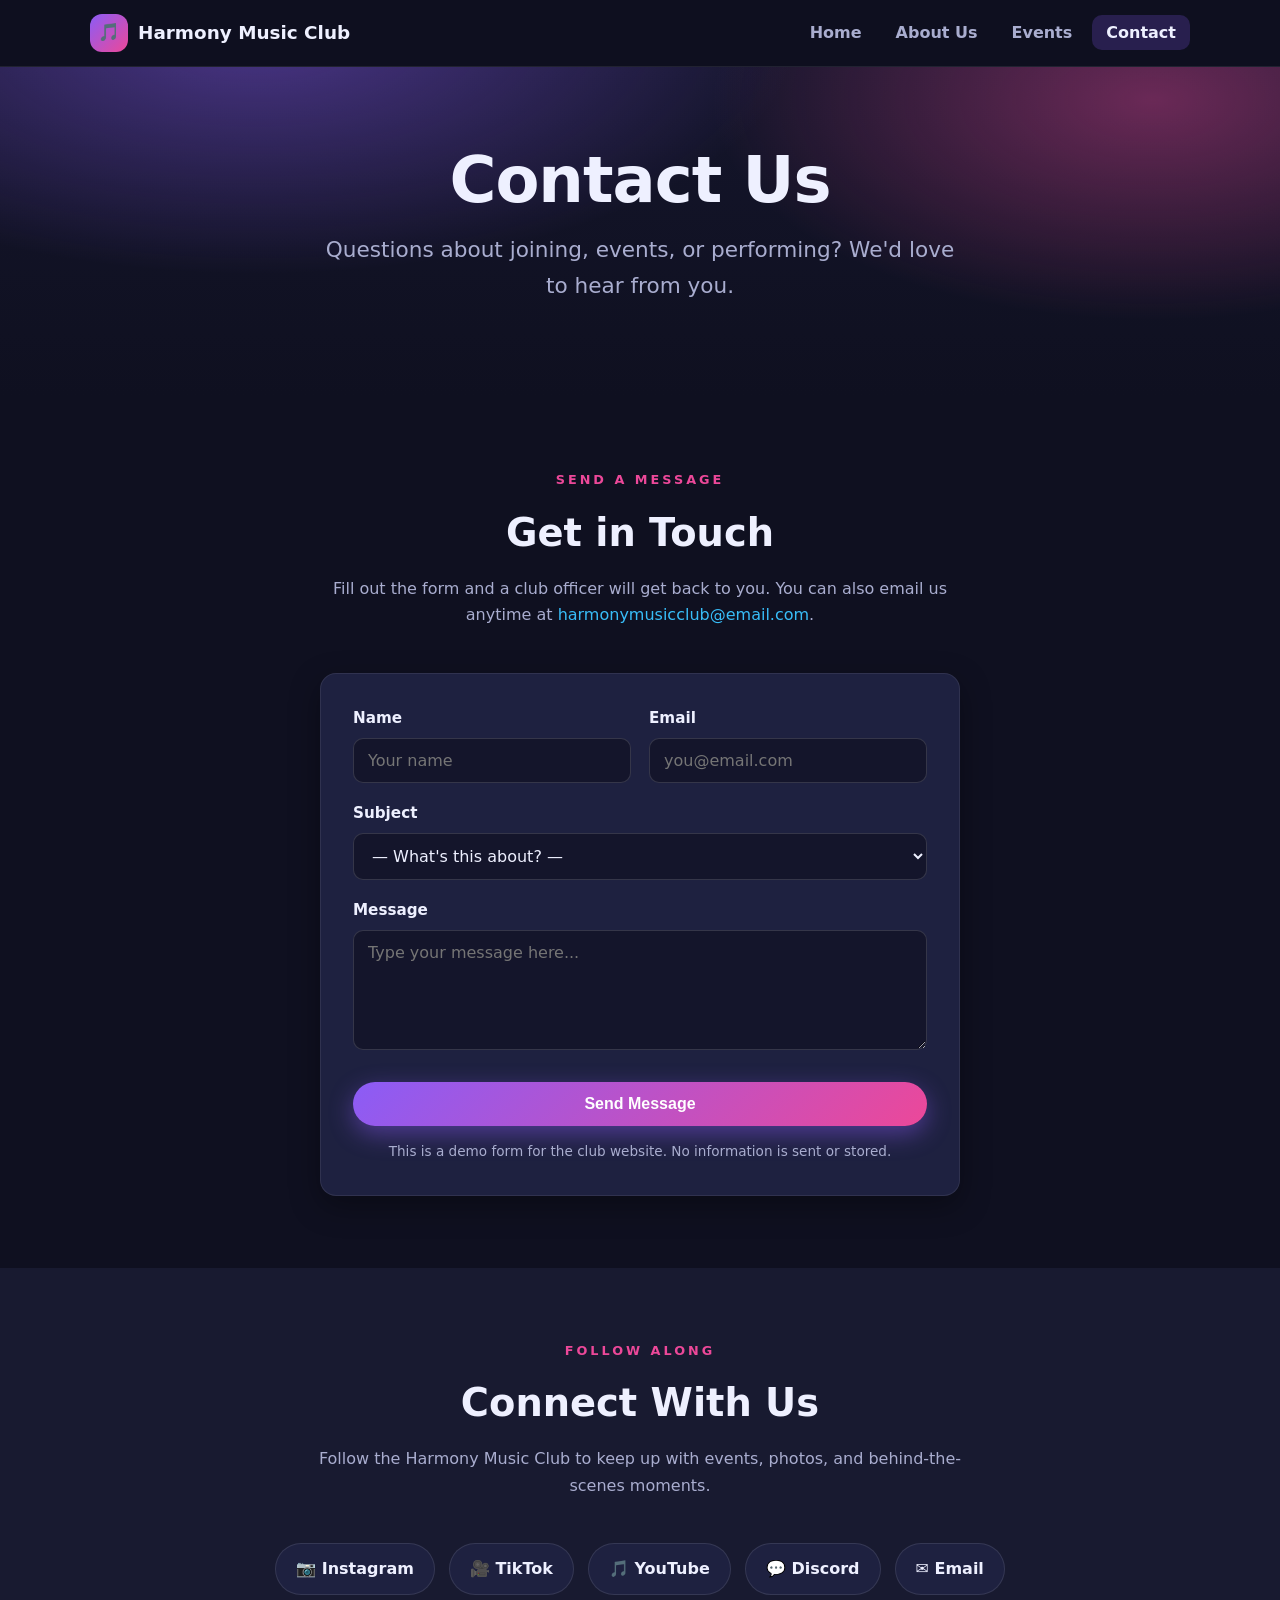
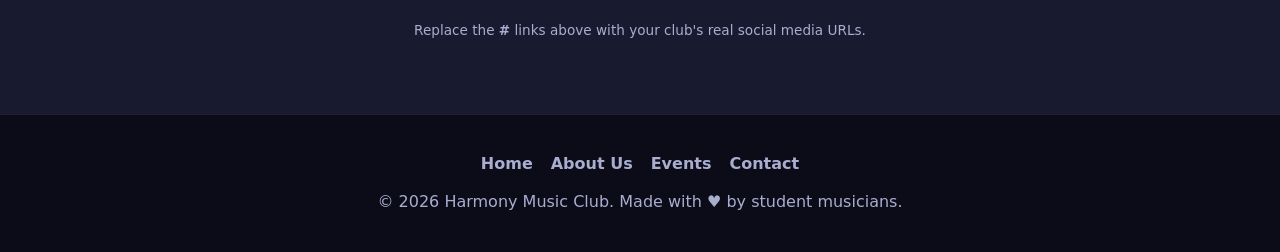
==== contact.html @ 8f93e832 "Add files via upload" ====
<!DOCTYPE html>
<html lang="en">
<head>
  <meta charset="UTF-8">
  <meta name="viewport" content="width=device-width, initial-scale=1.0">
  <title>Harmony Music Club — Contact</title>
  <meta name="description" content="Get in touch with the Harmony Music Club. Send us a message or follow us on social media.">
  <link rel="stylesheet" href="styles.css">
</head>
<body>

  <!-- Navbar -->
  <header class="navbar">
    <div class="container nav-inner">
      <a class="brand" href="index.html"><span class="logo">&#127925;</span> Harmony Music Club</a>
      <button class="nav-toggle" onclick="toggleNav()" aria-label="Menu">&#9776;</button>
      <ul class="nav-links" id="navLinks">
        <li><a href="index.html">Home</a></li>
        <li><a href="about.html">About Us</a></li>
        <li><a href="events.html">Events</a></li>
        <li><a href="contact.html">Contact</a></li>
      </ul>
    </div>
  </header>

  <!-- Page header -->
  <section class="hero" style="padding:80px 0 64px;">
    <div class="container">
      <h1>Contact Us</h1>
      <p class="tagline">Questions about joining, events, or performing? We'd love to hear from you.</p>
    </div>
  </section>

  <!-- Contact form -->
  <section class="section">
    <div class="container">
      <span class="eyebrow">Send a Message</span>
      <h2>Get in Touch</h2>
      <p class="lead">
        Fill out the form and a club officer will get back to you. You can also email us anytime at
        <a href="mailto:harmonymusicclub@email.com">harmonymusicclub@email.com</a>.
      </p>

      <form class="form" data-mock>
        <div class="form-success">&#9989; Thanks for reaching out! We'll reply to your message soon.</div>

        <div class="form-grid">
          <div class="form-row">
            <label for="c-name">Name</label>
            <input type="text" id="c-name" name="name" placeholder="Your name" required>
          </div>
          <div class="form-row">
            <label for="c-email">Email</label>
            <input type="email" id="c-email" name="email" placeholder="you@email.com" required>
          </div>
        </div>

        <div class="form-row">
          <label for="c-subject">Subject</label>
          <select id="c-subject" name="subject" required>
            <option value="">— What's this about? —</option>
            <option>I want to join the club</option>
            <option>Question about an event</option>
            <option>I'd like to perform</option>
            <option>Something else</option>
          </select>
        </div>

        <div class="form-row">
          <label for="c-message">Message</label>
          <textarea id="c-message" name="message" placeholder="Type your message here..." required></textarea>
        </div>

        <button type="submit" class="btn btn-primary">Send Message</button>
        <p class="form-note">This is a demo form for the club website. No information is sent or stored.</p>
      </form>
    </div>
  </section>

  <!-- Social media links -->
  <section class="section alt">
    <div class="container">
      <span class="eyebrow">Follow Along</span>
      <h2>Connect With Us</h2>
      <p class="lead">Follow the Harmony Music Club to keep up with events, photos, and behind-the-scenes moments.</p>
      <div class="socials">
        <a class="social" href="#" target="_blank" rel="noopener">&#128247; Instagram</a>
        <a class="social" href="#" target="_blank" rel="noopener">&#127909; TikTok</a>
        <a class="social" href="#" target="_blank" rel="noopener">&#127925; YouTube</a>
        <a class="social" href="#" target="_blank" rel="noopener">&#128172; Discord</a>
        <a class="social" href="mailto:harmonymusicclub@email.com">&#9993; Email</a>
      </div>
      <p class="form-note" style="margin-top:24px;">
        Replace the <strong>#</strong> links above with your club's real social media URLs.
      </p>
    </div>
  </section>

  <!-- Footer -->
  <footer class="footer">
    <div class="container">
      <div class="footer-links">
        <a href="index.html">Home</a>
        <a href="about.html">About Us</a>
        <a href="events.html">Events</a>
        <a href="contact.html">Contact</a>
      </div>
      <p>&copy; 2026 Harmony Music Club. Made with &#9829; by student musicians.</p>
    </div>
  </footer>

  <script src="script.js"></script>
</body>
</html>
---- styles.css ----
/* ===== Harmony Music Club — shared styles ===== */
:root {
  --bg: #0f1020;
  --bg-soft: #181a30;
  --card: #1e2140;
  --text: #eef0ff;
  --muted: #a9adcf;
  --accent: #8b5cf6;
  --accent-2: #ec4899;
  --accent-3: #38bdf8;
  --ring: rgba(139, 92, 246, 0.45);
  --radius: 16px;
  --shadow: 0 10px 30px rgba(0, 0, 0, 0.35);
}

* { box-sizing: border-box; margin: 0; padding: 0; }

html { scroll-behavior: smooth; }

body {
  font-family: "Segoe UI", system-ui, -apple-system, Roboto, Helvetica, Arial, sans-serif;
  background: var(--bg);
  color: var(--text);
  line-height: 1.65;
  -webkit-font-smoothing: antialiased;
}

a { color: var(--accent-3); text-decoration: none; }
a:hover { text-decoration: underline; }

.container { width: min(1100px, 92%); margin: 0 auto; }

/* ===== Navbar ===== */
.navbar {
  position: sticky;
  top: 0;
  z-index: 50;
  background: rgba(15, 16, 32, 0.85);
  backdrop-filter: blur(10px);
  border-bottom: 1px solid rgba(255, 255, 255, 0.08);
}
.nav-inner {
  display: flex;
  align-items: center;
  justify-content: space-between;
  padding: 14px 0;
}
.brand {
  display: flex;
  align-items: center;
  gap: 10px;
  font-weight: 800;
  font-size: 1.15rem;
  color: var(--text);
}
.brand:hover { text-decoration: none; }
.brand .logo {
  display: grid;
  place-items: center;
  width: 38px; height: 38px;
  border-radius: 12px;
  background: linear-gradient(135deg, var(--accent), var(--accent-2));
  font-size: 1.1rem;
}
.nav-links {
  display: flex;
  gap: 6px;
  list-style: none;
  align-items: center;
}
.nav-links a {
  color: var(--muted);
  font-weight: 600;
  padding: 8px 14px;
  border-radius: 10px;
  transition: all 0.15s ease;
}
.nav-links a:hover { color: var(--text); background: rgba(255,255,255,0.06); text-decoration: none; }
.nav-links a.active { color: var(--text); background: rgba(139, 92, 246, 0.22); }

.nav-toggle {
  display: none;
  background: none;
  border: none;
  cursor: pointer;
  color: var(--text);
  font-size: 1.6rem;
}

/* ===== Hero ===== */
.hero {
  position: relative;
  overflow: hidden;
  padding: 110px 0 90px;
  text-align: center;
  background:
    radial-gradient(900px 400px at 20% -10%, rgba(139, 92, 246, 0.45), transparent 60%),
    radial-gradient(800px 400px at 90% 10%, rgba(236, 72, 153, 0.40), transparent 55%),
    linear-gradient(180deg, #14152b, #0f1020);
}
.hero h1 {
  font-size: clamp(2.2rem, 6vw, 4rem);
  line-height: 1.05;
  letter-spacing: -1px;
  margin-bottom: 18px;
}
.hero .tagline {
  font-size: clamp(1.05rem, 2.5vw, 1.35rem);
  color: var(--muted);
  max-width: 640px;
  margin: 0 auto 30px;
}
.hero-notes {
  position: absolute;
  inset: 0;
  pointer-events: none;
  opacity: 0.18;
  font-size: 2.4rem;
}
.hero-notes span { position: absolute; animation: float 6s ease-in-out infinite; }
.hero-notes span:nth-child(1){ left: 8%;  top: 30%; animation-delay: 0s; }
.hero-notes span:nth-child(2){ left: 25%; top: 65%; animation-delay: 1.2s; }
.hero-notes span:nth-child(3){ left: 75%; top: 25%; animation-delay: .6s; }
.hero-notes span:nth-child(4){ left: 88%; top: 60%; animation-delay: 1.8s; }
.hero-notes span:nth-child(5){ left: 55%; top: 78%; animation-delay: 2.4s; }
@keyframes float { 0%,100%{ transform: translateY(0) rotate(-5deg);} 50%{ transform: translateY(-18px) rotate(5deg);} }

/* ===== Buttons ===== */
.btn {
  display: inline-block;
  font-weight: 700;
  padding: 13px 26px;
  border-radius: 999px;
  border: none;
  cursor: pointer;
  font-size: 1rem;
  transition: transform 0.12s ease, box-shadow 0.12s ease;
}
.btn-primary {
  color: white;
  background: linear-gradient(135deg, var(--accent), var(--accent-2));
  box-shadow: 0 8px 24px var(--ring);
}
.btn-primary:hover { transform: translateY(-2px); text-decoration: none; }
.btn-ghost {
  color: var(--text);
  background: rgba(255,255,255,0.08);
  border: 1px solid rgba(255,255,255,0.15);
  margin-left: 10px;
}
.btn-ghost:hover { background: rgba(255,255,255,0.14); text-decoration: none; }

/* ===== Sections ===== */
.section { padding: 72px 0; }
.section.alt { background: var(--bg-soft); }
.section h2 {
  font-size: clamp(1.6rem, 4vw, 2.4rem);
  margin-bottom: 12px;
  text-align: center;
}
.section .lead {
  color: var(--muted);
  text-align: center;
  max-width: 680px;
  margin: 0 auto 44px;
}
.eyebrow {
  display: block;
  text-align: center;
  text-transform: uppercase;
  letter-spacing: 3px;
  font-size: 0.8rem;
  font-weight: 700;
  color: var(--accent-2);
  margin-bottom: 10px;
}

/* ===== Cards / grids ===== */
.grid { display: grid; gap: 22px; }
.grid-3 { grid-template-columns: repeat(3, 1fr); }
.grid-2 { grid-template-columns: repeat(2, 1fr); }

.card {
  background: var(--card);
  border: 1px solid rgba(255,255,255,0.08);
  border-radius: var(--radius);
  padding: 26px;
  box-shadow: var(--shadow);
  transition: transform 0.15s ease, border-color 0.15s ease;
}
.card:hover { transform: translateY(-4px); border-color: var(--ring); }
.card .icon {
  font-size: 1.8rem;
  width: 52px; height: 52px;
  display: grid; place-items: center;
  border-radius: 14px;
  background: rgba(139, 92, 246, 0.18);
  margin-bottom: 16px;
}
.card h3 { margin-bottom: 8px; font-size: 1.2rem; }
.card p { color: var(--muted); }

/* ===== Event cards ===== */
.event {
  display: flex;
  gap: 22px;
  align-items: center;
  background: var(--card);
  border: 1px solid rgba(255,255,255,0.08);
  border-radius: var(--radius);
  padding: 22px 26px;
  box-shadow: var(--shadow);
}
.event .date {
  flex: 0 0 92px;
  text-align: center;
  background: linear-gradient(135deg, var(--accent), var(--accent-2));
  border-radius: 14px;
  padding: 14px 8px;
}
.event .date .month { display:block; font-weight:700; text-transform:uppercase; letter-spacing:1px; font-size:.8rem; }
.event .date .day { display:block; font-size:2rem; font-weight:800; line-height:1; }
.event .info { flex: 1; }
.event .info h3 { margin-bottom: 4px; }
.event .info .meta { color: var(--muted); font-size: 0.95rem; }
.event .info p { color: var(--muted); margin-top: 8px; }

/* ===== Forms ===== */
.form {
  background: var(--card);
  border: 1px solid rgba(255,255,255,0.08);
  border-radius: var(--radius);
  padding: 32px;
  box-shadow: var(--shadow);
  max-width: 640px;
  margin: 0 auto;
}
.form-row { margin-bottom: 18px; }
.form-grid { display: grid; grid-template-columns: 1fr 1fr; gap: 18px; }
.form label { display: block; font-weight: 600; margin-bottom: 7px; font-size: 0.95rem; }
.form input, .form select, .form textarea {
  width: 100%;
  padding: 12px 14px;
  border-radius: 10px;
  border: 1px solid rgba(255,255,255,0.14);
  background: #14152b;
  color: var(--text);
  font-size: 1rem;
  font-family: inherit;
}
.form input:focus, .form select:focus, .form textarea:focus {
  outline: none;
  border-color: var(--accent);
  box-shadow: 0 0 0 3px var(--ring);
}
.form textarea { min-height: 120px; resize: vertical; }
.form .btn { width: 100%; margin-top: 6px; }
.form-note { color: var(--muted); font-size: 0.85rem; text-align: center; margin-top: 14px; }
.form-success {
  display: none;
  background: rgba(56, 189, 248, 0.15);
  border: 1px solid var(--accent-3);
  color: var(--text);
  padding: 14px;
  border-radius: 10px;
  text-align: center;
  margin-bottom: 18px;
  font-weight: 600;
}

/* ===== Socials ===== */
.socials { display: flex; gap: 14px; justify-content: center; flex-wrap: wrap; margin-top: 8px; }
.social {
  display: flex; align-items: center; gap: 10px;
  background: var(--card);
  border: 1px solid rgba(255,255,255,0.1);
  padding: 12px 20px;
  border-radius: 999px;
  color: var(--text);
  font-weight: 600;
}
.social:hover { border-color: var(--ring); text-decoration: none; transform: translateY(-2px); transition: .15s; }

/* ===== Footer ===== */
.footer {
  background: #0b0c18;
  border-top: 1px solid rgba(255,255,255,0.08);
  padding: 36px 0;
  text-align: center;
  color: var(--muted);
}
.footer .footer-links { margin-bottom: 12px; display:flex; gap:18px; justify-content:center; flex-wrap:wrap; }
.footer .footer-links a { color: var(--muted); font-weight: 600; }

/* ===== Responsive ===== */
@media (max-width: 820px) {
  .grid-3, .grid-2, .form-grid { grid-template-columns: 1fr; }
  .nav-toggle { display: block; }
  .nav-links {
    display: none;
    position: absolute;
    top: 64px; right: 4%;
    flex-direction: column;
    background: var(--card);
    padding: 12px;
    border-radius: 14px;
    border: 1px solid rgba(255,255,255,0.1);
    box-shadow: var(--shadow);
    min-width: 200px;
  }
  .nav-links.open { display: flex; }
  .nav-links a { width: 100%; }
  .event { flex-direction: column; text-align: center; }
  .event .date { flex-basis: auto; width: 92px; }
}
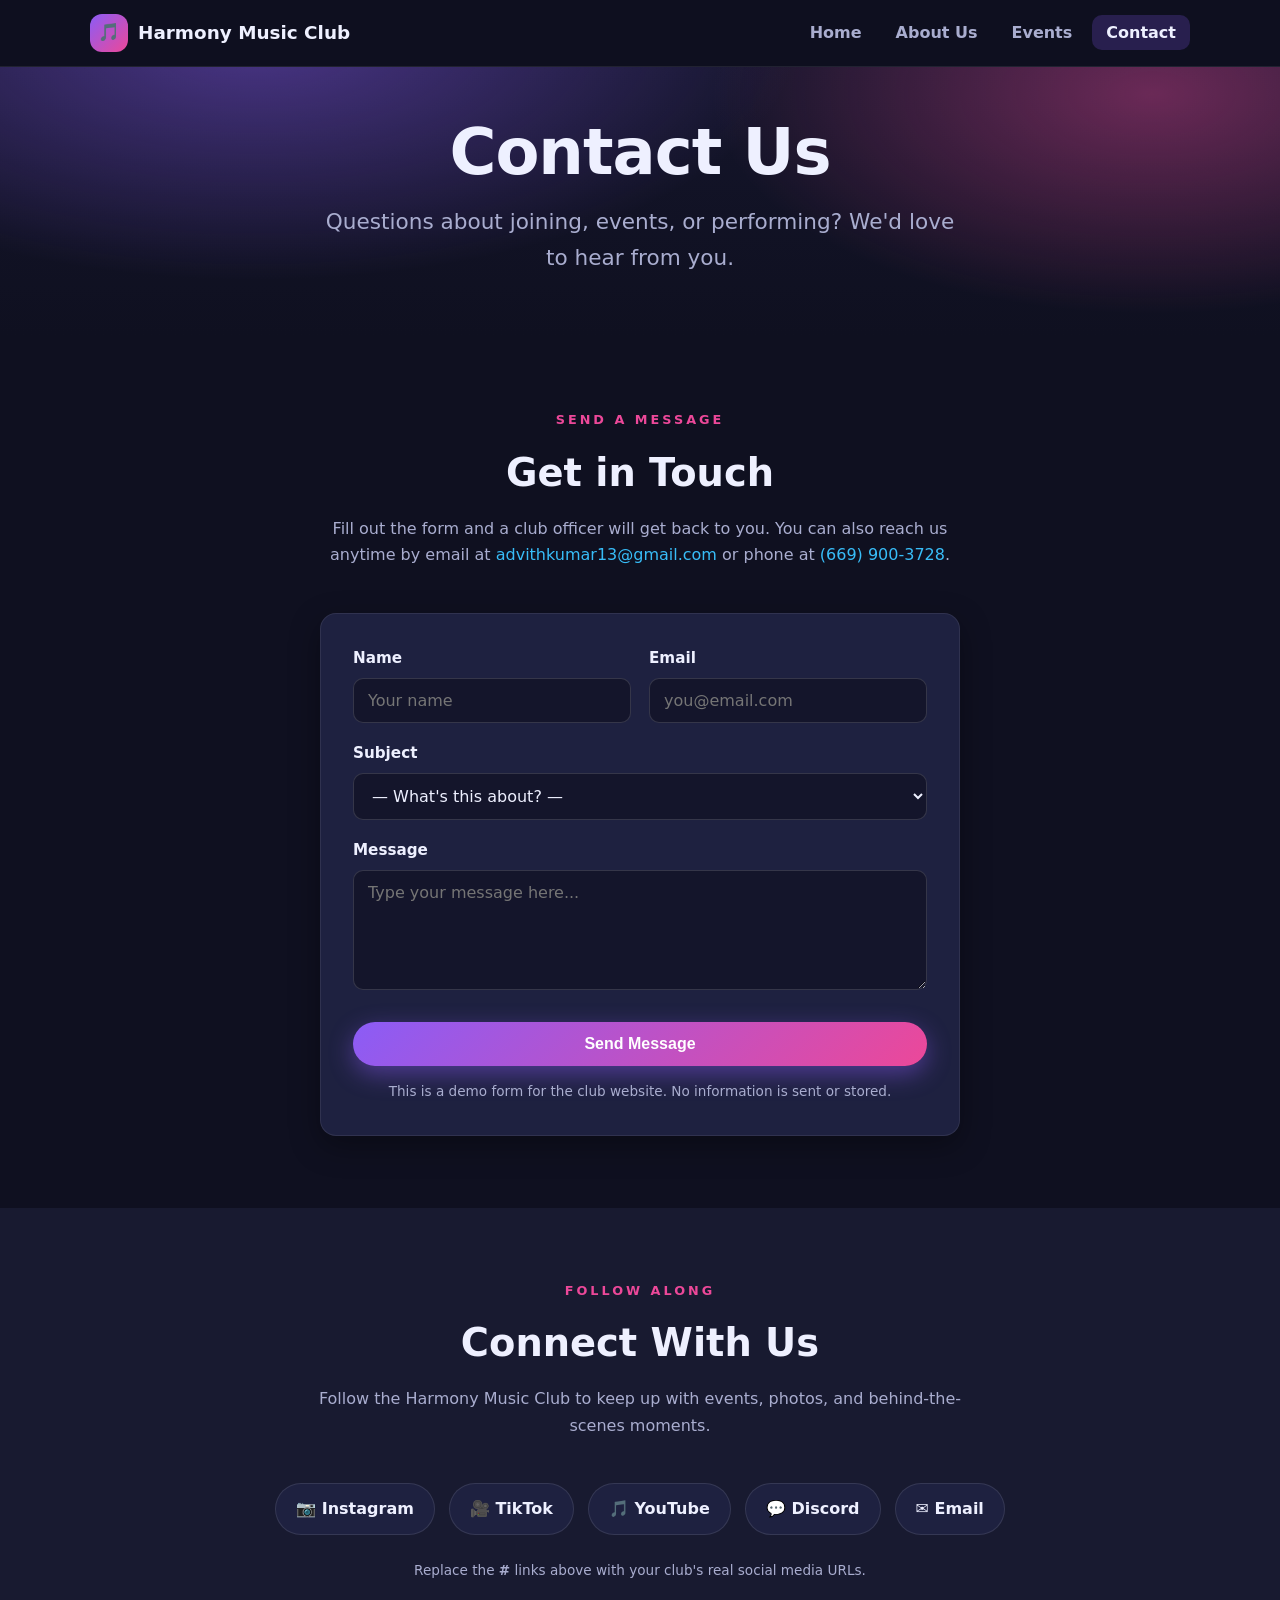
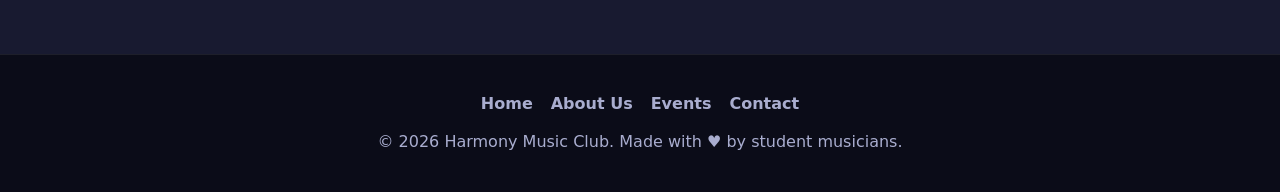
==== commit 7b22f073: "Add files via upload" ====
--- a/contact.html
+++ b/contact.html
@@ -18,13 +18,13 @@
         <li><a href="index.html">Home</a></li>
         <li><a href="about.html">About Us</a></li>
         <li><a href="events.html">Events</a></li>
-        <li><a href="contact.html">Contact</a></li>
+        <li><a href="contact.html" class="active">Contact</a></li>
       </ul>
     </div>
   </header>
 
   <!-- Page header -->
-  <section class="hero" style="padding:80px 0 64px;">
+  <section class="hero" style="padding:52px 0 32px;">
     <div class="container">
       <h1>Contact Us</h1>
       <p class="tagline">Questions about joining, events, or performing? We'd love to hear from you.</p>
@@ -37,8 +37,9 @@
       <span class="eyebrow">Send a Message</span>
       <h2>Get in Touch</h2>
       <p class="lead">
-        Fill out the form and a club officer will get back to you. You can also email us anytime at
-        <a href="mailto:harmonymusicclub@email.com">harmonymusicclub@email.com</a>.
+        Fill out the form and a club officer will get back to you. You can also reach us anytime by
+        email at <a href="mailto:advithkumar13@gmail.com">advithkumar13@gmail.com</a>
+        or phone at <a href="tel:+16699003728">(669) 900-3728</a>.
       </p>
 
       <form class="form" data-mock>
@@ -88,7 +89,7 @@
         <a class="social" href="#" target="_blank" rel="noopener">&#127909; TikTok</a>
         <a class="social" href="#" target="_blank" rel="noopener">&#127925; YouTube</a>
         <a class="social" href="#" target="_blank" rel="noopener">&#128172; Discord</a>
-        <a class="social" href="mailto:harmonymusicclub@email.com">&#9993; Email</a>
+        <a class="social" href="mailto:advithkumar13@gmail.com">&#9993; Email</a>
       </div>
       <p class="form-note" style="margin-top:24px;">
         Replace the <strong>#</strong> links above with your club's real social media URLs.
